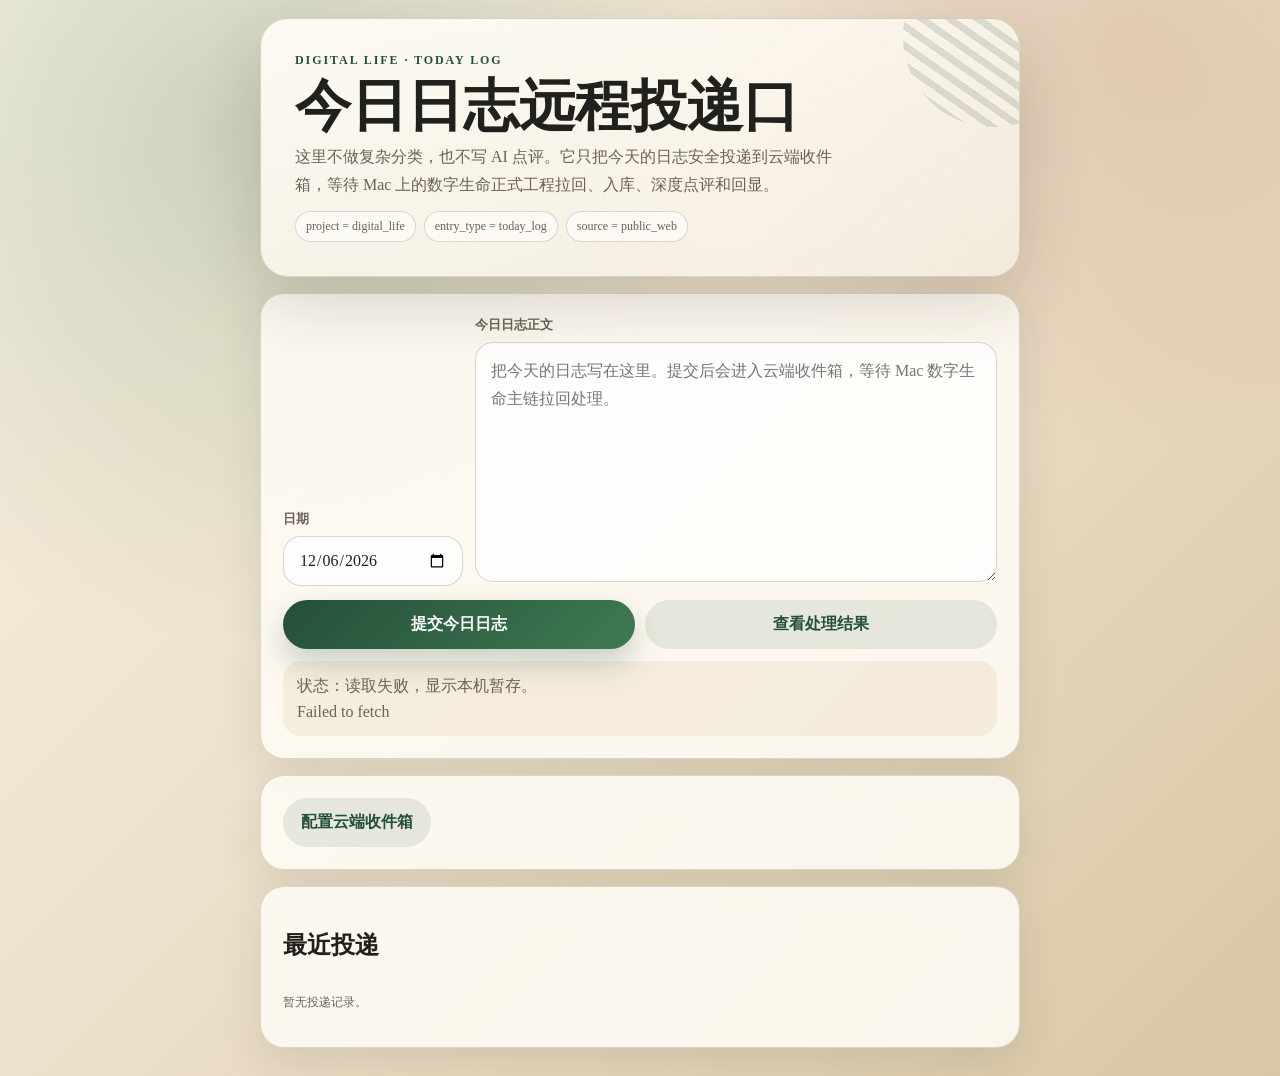
==== dl/index.html @ a32f9933 "Add clear-local-outbox action to digital life public forms" ====
<!doctype html>
<html lang="zh-CN">
<head>
  <meta charset="utf-8" />
  <meta name="viewport" content="width=device-width, initial-scale=1, viewport-fit=cover" />
  <meta name="theme-color" content="#f2efe7" />
  <title>数字生命｜公网今日日志</title>
  <link rel="manifest" href="manifest.webmanifest" />
  <script src="cloud-config.js"></script>
  <style>
    :root {
      --paper: #f7f1e5;
      --ink: #20201d;
      --muted: #6b6255;
      --line: rgba(32, 32, 29, 0.16);
      --green: #244f38;
      --green-2: #3f7a52;
      --sand: #d8c6a5;
      --clay: #a6593d;
      --white: rgba(255, 252, 245, 0.88);
      --shadow: 0 24px 70px rgba(44, 35, 20, 0.18);
    }
    * { box-sizing: border-box; }
    html, body { margin: 0; min-height: 100%; }
    body {
      font-family: "Songti SC", "STSong", "Noto Serif CJK SC", Georgia, serif;
      color: var(--ink);
      background:
        radial-gradient(circle at 18% 12%, rgba(63, 122, 82, 0.22), transparent 32rem),
        radial-gradient(circle at 88% 4%, rgba(166, 89, 61, 0.16), transparent 26rem),
        linear-gradient(135deg, #f9f2e4 0%, #ede0c9 48%, #d8c6a5 100%);
      padding: env(safe-area-inset-top) 16px 28px;
    }
    .shell { max-width: 760px; margin: 0 auto; padding-top: 18px; }
    .hero {
      border: 1px solid var(--line);
      border-radius: 28px;
      padding: 24px 22px;
      background: linear-gradient(160deg, rgba(255,252,245,0.95), rgba(247,241,229,0.74));
      box-shadow: var(--shadow);
      position: relative;
      overflow: hidden;
    }
    .hero::after {
      content: "";
      position: absolute;
      width: 180px;
      height: 180px;
      border-radius: 999px;
      right: -64px;
      top: -72px;
      background: repeating-linear-gradient(35deg, rgba(36,79,56,0.16) 0 7px, transparent 7px 16px);
      opacity: 0.9;
    }
    .eyebrow { letter-spacing: 0.16em; font-size: 12px; color: var(--green); font-weight: 700; }
    h1 { margin: 10px 0 8px; font-size: clamp(30px, 8vw, 56px); line-height: 1.02; font-weight: 800; }
    .lead { margin: 0; color: var(--muted); font-size: 16px; line-height: 1.75; max-width: 35em; }
    .card {
      margin-top: 16px;
      border: 1px solid var(--line);
      border-radius: 24px;
      padding: 18px;
      background: var(--white);
      box-shadow: 0 16px 44px rgba(44, 35, 20, 0.10);
    }
    label { display: block; color: var(--muted); font-size: 13px; margin: 0 0 8px; font-weight: 700; }
    input, textarea {
      width: 100%;
      border: 1px solid rgba(32,32,29,0.18);
      border-radius: 18px;
      background: rgba(255,255,255,0.76);
      color: var(--ink);
      font: inherit;
      padding: 14px 15px;
      outline: none;
    }
    textarea { min-height: 240px; resize: vertical; line-height: 1.75; }
    input:focus, textarea:focus { border-color: rgba(36,79,56,0.58); box-shadow: 0 0 0 4px rgba(63,122,82,0.12); }
    .grid { display: grid; gap: 14px; grid-template-columns: 1fr; }
    .row { display: grid; grid-template-columns: 1fr; gap: 12px; }
    .actions { display: grid; grid-template-columns: 1fr; gap: 10px; margin-top: 14px; }
    button {
      border: 0;
      border-radius: 999px;
      padding: 14px 18px;
      color: #fff;
      background: linear-gradient(135deg, var(--green), var(--green-2));
      font: inherit;
      font-weight: 800;
      cursor: pointer;
      box-shadow: 0 14px 30px rgba(36,79,56,0.24);
    }
    button.secondary { color: var(--green); background: rgba(36,79,56,0.10); box-shadow: none; }
    button:disabled { opacity: 0.58; cursor: wait; }
    .status {
      margin-top: 12px;
      padding: 12px 14px;
      border-radius: 18px;
      background: rgba(216,198,165,0.24);
      color: var(--muted);
      line-height: 1.6;
      white-space: pre-wrap;
    }
    .pill-row { display: flex; flex-wrap: wrap; gap: 8px; margin-top: 12px; }
    .pill { border: 1px solid var(--line); border-radius: 999px; padding: 7px 10px; color: var(--muted); background: rgba(255,255,255,0.54); font-size: 12px; }
    .entries { display: grid; gap: 12px; }
    .entry {
      border: 1px solid var(--line);
      border-radius: 20px;
      padding: 14px;
      background: rgba(255,255,255,0.62);
    }
    .entry strong { display: block; margin-bottom: 6px; }
    .entry small { color: var(--muted); display: block; margin-bottom: 8px; }
    .entry pre { white-space: pre-wrap; word-break: break-word; margin: 8px 0 0; font: 14px/1.65 "Songti SC", "STSong", serif; color: #302d28; }
    .config { display: none; }
    .config.open { display: block; }
    .fineprint { color: var(--muted); font-size: 12px; line-height: 1.65; }
    @media (min-width: 720px) {
      body { padding-left: 28px; padding-right: 28px; }
      .row { grid-template-columns: 180px 1fr; align-items: end; }
      .actions { grid-template-columns: 1fr 1fr; }
      .hero { padding: 34px; }
      .card { padding: 22px; }
    }
  </style>
</head>
<body>
  <main class="shell">
    <section class="hero">
      <div class="eyebrow">DIGITAL LIFE · TODAY LOG</div>
      <h1>今日日志远程投递口</h1>
      <p class="lead">这里不做复杂分类，也不写 AI 点评。它只把今天的日志安全投递到云端收件箱，等待 Mac 上的数字生命正式工程拉回、入库、深度点评和回显。</p>
      <div class="pill-row">
        <span class="pill">project = digital_life</span>
        <span class="pill">entry_type = today_log</span>
        <span class="pill">source = public_web</span>
      </div>
    </section>

    <form class="card" id="logForm">
      <div class="row">
        <div>
          <label for="logDate">日期</label>
          <input id="logDate" name="date" type="date" required />
        </div>
        <div>
          <label for="logText">今日日志正文</label>
          <textarea id="logText" name="text" placeholder="把今天的日志写在这里。提交后会进入云端收件箱，等待 Mac 数字生命主链拉回处理。" required></textarea>
        </div>
      </div>
      <div class="actions">
        <button id="submitBtn" type="submit">提交今日日志</button>
        <button class="secondary" id="refreshBtn" type="button">查看处理结果</button>
      </div>
      <div class="status" id="statusBox">状态：等待填写。</div>
    </form>

    <section class="card">
      <button class="secondary" id="toggleConfig" type="button">配置云端收件箱</button>
      <div class="config" id="configPanel">
        <p class="fineprint">只填 Google Apps Script Web App 的 /exec 地址和可选口令。不要在这里填 OpenAI API key。</p>
        <div class="grid">
          <div>
            <label for="cloudUrl">云端收件箱 URL</label>
            <input id="cloudUrl" placeholder="https://script.google.com/macros/s/xxxxx/exec" />
          </div>
          <div>
            <label for="cloudToken">口令，可选</label>
            <input id="cloudToken" placeholder="如果 Apps Script 设置了口令，就填这里" />
          </div>
          <button id="saveConfig" type="button">保存到本机浏览器</button>
          <button class="secondary" id="clearOutbox" type="button">清空本机暂存</button>
        </div>
      </div>
    </section>

    <section class="card">
      <h2>最近投递</h2>
      <div class="entries" id="entries"></div>
    </section>
  </main>

  <script>
    const STORE_URL = "digitalLifePublicInboxUrl";
    const STORE_TOKEN = "digitalLifePublicInboxToken";
    const STORE_LOCAL_OUTBOX = "digitalLifePublicLocalOutbox";
    const params = new URLSearchParams(location.search);
    const configuredToken = () => params.get("token") || window.DIGITAL_LIFE_PUBLIC_TOKEN || localStorage.getItem(STORE_TOKEN) || "";
    const configuredUrlCandidates = () => {
      const list = [];
      if (params.get("cloud")) list.push(String(params.get("cloud")).trim());
      if (window.DIGITAL_LIFE_PUBLIC_INBOX_URL) list.push(String(window.DIGITAL_LIFE_PUBLIC_INBOX_URL).trim());
      const savedUrl = localStorage.getItem(STORE_URL);
      if (savedUrl) list.push(String(savedUrl).trim());
      const fallbackList = window.DIGITAL_LIFE_PUBLIC_INBOX_URLS;
      if (Array.isArray(fallbackList)) {
        fallbackList.forEach((item) => {
          if (item) list.push(String(item).trim());
        });
      }
      const deduped = [];
      const seen = new Set();
      for (const item of list) {
        const next = String(item || "").trim();
        if (next && !seen.has(next)) {
          deduped.push(next);
          seen.add(next);
        }
      }
      return deduped;
    };
    const configuredUrl = () => configuredUrlCandidates()[0] || "";
    const $ = (id) => document.getElementById(id);
    const statusBox = $("statusBox");
    const entriesBox = $("entries");
    const todayLocal = () => {
      const now = new Date();
      const offset = now.getTimezoneOffset() * 60000;
      return new Date(now.getTime() - offset).toISOString().slice(0, 10);
    };
    $("logDate").value = todayLocal();
    $("cloudUrl").value = configuredUrl();
    $("cloudToken").value = configuredToken();

    function setStatus(text) { statusBox.textContent = text; }
    function escapeHtml(value) {
      return String(value || "").replace(/[&<>"]/g, (ch) => ({"&":"&amp;","<":"&lt;",">":"&gt;","\"":"&quot;"}[ch]));
    }
    function makeId() {
      return `dlp-${Date.now()}-${Math.random().toString(36).slice(2, 8)}`;
    }
    function readLocalOutbox() {
      try { return JSON.parse(localStorage.getItem(STORE_LOCAL_OUTBOX) || "[]"); } catch (_) { return []; }
    }
    function writeLocalOutbox(items) {
      localStorage.setItem(STORE_LOCAL_OUTBOX, JSON.stringify(items.slice(0, 80)));
    }
    function clearLocalOutbox() {
      localStorage.removeItem(STORE_LOCAL_OUTBOX);
      renderEntries([]);
      setStatus("状态：本机暂存已清空。");
    }
    function renderEntries(items) {
      if (!items || !items.length) {
        entriesBox.innerHTML = "<p class='fineprint'>暂无投递记录。</p>";
        return;
      }
      entriesBox.innerHTML = items.slice(0, 20).map((item) => {
        const result = item.result && (item.result.ai_response || item.result.summary || item.result.message || item.result.localReceipt || "");
        return `<article class="entry">
          <strong>${escapeHtml(item.date || "")}${item.status ? `｜${escapeHtml(statusLabel(item.status))}` : ""}</strong>
          <small>${escapeHtml(item.id || "")}｜${escapeHtml(item.updatedAt || item.createdAt || "")}</small>
          <pre>${escapeHtml(item.text || "")}</pre>
          ${result ? `<pre>${escapeHtml(String(result))}</pre>` : ""}
        </article>`;
      }).join("");
    }
    function statusLabel(status) {
      return ({ pending: "等待 Mac 拉取", processing: "Mac 已拉取处理中", done: "已入库并回写", error: "处理失败", local_only: "仅保存在本机" })[status] || status;
    }
    async function postCloud(body) {
      const urls = configuredUrlCandidates();
      if (!urls.length) throw new Error("尚未配置云端收件箱 URL");
      const token = configuredToken();
      const payload = { token, ...body };
      const parseResponse = async (response, transport) => {
        if (!response || !response.ok) {
          throw new Error(`云端收件箱${transport}请求失败 HTTP ${response ? response.status : "unknown"}`);
        }
        try {
          const data = await response.json();
          if (!data.ok) throw new Error(data.error || "云端收件箱返回失败");
          return data;
        } catch (err) {
          throw new Error(`云端收件箱${transport}返回格式异常：${err.message || err}`);
        }
      };

      let lastErr = null;
      for (const url of urls) {
        try {
          const response = await fetch(url, {
            method: "POST",
            headers: { "Content-Type": "text/plain;charset=utf-8" },
            body: JSON.stringify(payload)
          });
          const data = await parseResponse(response, "POST");
          localStorage.setItem(STORE_URL, url);
          return data;
        } catch (err) {
          lastErr = err;
          if (!body || String(body.action || "submit") !== "submit" || !body.item) continue;
          try {
            const fallbackUrl = new URL(url);
            fallbackUrl.searchParams.set("action", "submit");
            fallbackUrl.searchParams.set("item", JSON.stringify(body.item));
            if (token) fallbackUrl.searchParams.set("token", token);
            const response = await fetch(fallbackUrl.toString());
            const data = await parseResponse(response, "GET");
            localStorage.setItem(STORE_URL, url);
            return data;
          } catch (fallbackErr) {
            lastErr = fallbackErr;
          }
        }
      }
      throw lastErr || new Error("提交失败：所有云端收件箱地址均不可用。");
    }
    async function fetchCloud() {
      const urls = configuredUrlCandidates();
      if (!urls.length) throw new Error("尚未配置云端收件箱 URL");
      const token = configuredToken();
      let lastErr = null;
      for (const url of urls) {
        try {
          const requestUrl = new URL(url);
          requestUrl.searchParams.set("action", "list");
          if (token) requestUrl.searchParams.set("token", token);
          const response = await fetch(requestUrl.toString());
          if (!response.ok) throw new Error(`云端收件箱读取失败 HTTP ${response.status}`);
          const data = await response.json();
          if (!data.ok) throw new Error(data.error || "读取云端收件箱失败");
          localStorage.setItem(STORE_URL, url);
          return data;
        } catch (err) {
          lastErr = err;
        }
      }
      throw lastErr || new Error("读取失败，所有云端收件箱地址均不可用。");
    }
    async function refreshEntries() {
      try {
        if (!configuredUrl()) {
          const localItems = readLocalOutbox();
          renderEntries(localItems);
          setStatus("状态：云端 URL 未配置。当前只显示本机暂存记录。");
          return;
        }
        const data = await fetchCloud();
        const items = ((data.state && data.state.items) || []).filter((item) => item.project === "digital_life");
        renderEntries(items);
        setStatus(`状态：已读取云端收件箱，共 ${items.length} 条数字生命记录。`);
      } catch (err) {
        renderEntries(readLocalOutbox());
        setStatus(`状态：读取失败，显示本机暂存。\n${err.message || err}`);
      }
    }
    $("logForm").addEventListener("submit", async (event) => {
      event.preventDefault();
      const text = $("logText").value.trim();
      const date = $("logDate").value || todayLocal();
      if (!text) {
        setStatus("状态：请先填写日志正文。");
        return;
      }
      const item = {
        id: makeId(),
        project: "digital_life",
        entry_type: "today_log",
        source: "public_web",
        date,
        title: `公网今日日志｜${date}`,
        text,
        status: configuredUrl() ? "pending" : "local_only",
        createdAt: new Date().toISOString(),
        updatedAt: new Date().toISOString()
      };
      $("submitBtn").disabled = true;
      try {
        if (!configuredUrl()) {
          const localItems = [item, ...readLocalOutbox()];
          writeLocalOutbox(localItems);
          renderEntries(localItems);
          setStatus("状态：尚未配置云端收件箱，本条只保存在当前手机浏览器。配置 URL 后再正式投递。");
        } else {
          await postCloud({ action: "submit", item });
          $("logText").value = "";
          setStatus("状态：已提交到云端收件箱，等待 Mac 数字生命主链拉取。");
          await refreshEntries();
        }
      } catch (err) {
        const localItems = [item, ...readLocalOutbox()];
        writeLocalOutbox(localItems);
        renderEntries(localItems);
        setStatus(`状态：云端提交失败，本条已本机暂存。\n${err.message || err}`);
      } finally {
        $("submitBtn").disabled = false;
      }
    });
    $("refreshBtn").addEventListener("click", refreshEntries);
    $("toggleConfig").addEventListener("click", () => $("configPanel").classList.toggle("open"));
    $("saveConfig").addEventListener("click", () => {
      localStorage.setItem(STORE_URL, $("cloudUrl").value.trim());
      localStorage.setItem(STORE_TOKEN, $("cloudToken").value.trim());
      setStatus("状态：配置已保存在当前浏览器。注意：不要把 OpenAI API key 填在这里。");
      refreshEntries();
    });
    $("clearOutbox").addEventListener("click", clearLocalOutbox);
    if ("serviceWorker" in navigator) {
      navigator.serviceWorker.register("sw.js").catch(() => {});
    }
    refreshEntries();
  </script>
</body>
</html>
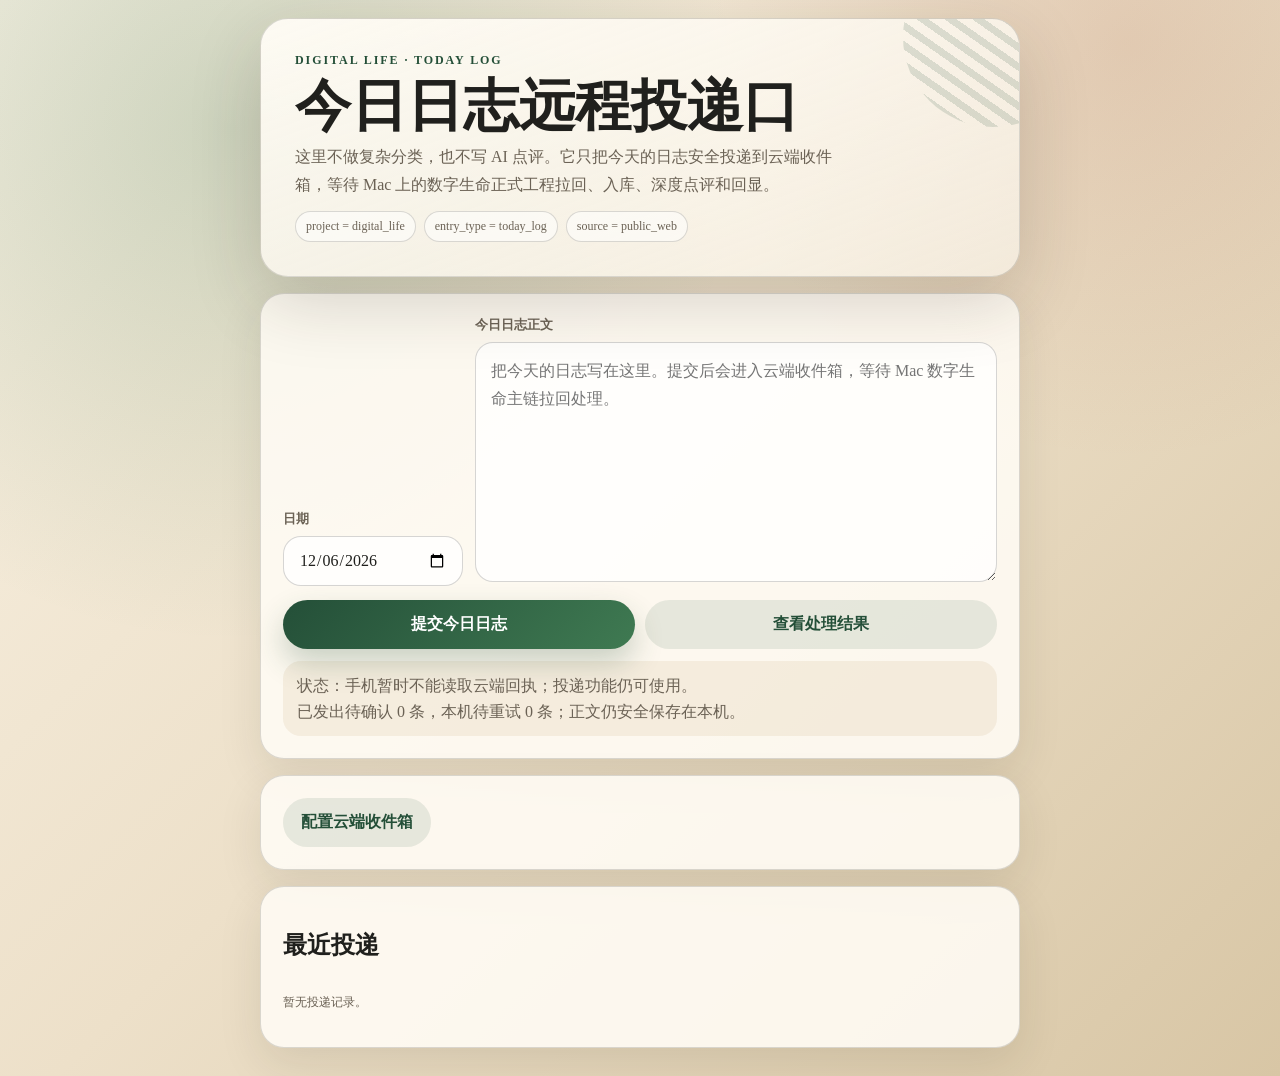
==== commit e8833f17: "Make mobile public inbox retry CORS-blocked submissions" ====
--- a/dl/index.html
+++ b/dl/index.html
@@ -6,7 +6,7 @@
   <meta name="theme-color" content="#f2efe7" />
   <title>数字生命｜公网今日日志</title>
   <link rel="manifest" href="manifest.webmanifest" />
-  <script src="cloud-config.js"></script>
+  <script src="cloud-config.js?v=20260807-mobile-retry"></script>
   <style>
     :root {
       --paper: #f7f1e5;
@@ -170,6 +170,7 @@
             <input id="cloudToken" placeholder="如果 Apps Script 设置了口令，就填这里" />
           </div>
           <button id="saveConfig" type="button">保存到本机浏览器</button>
+          <button class="secondary" id="retryOutbox" type="button">重试发送本机暂存</button>
           <button class="secondary" id="clearOutbox" type="button">清空本机暂存</button>
         </div>
       </div>
@@ -187,6 +188,18 @@
     const STORE_LOCAL_OUTBOX = "digitalLifePublicLocalOutbox";
     const params = new URLSearchParams(location.search);
     const configuredToken = () => params.get("token") || window.DIGITAL_LIFE_PUBLIC_TOKEN || localStorage.getItem(STORE_TOKEN) || "";
+    function sanitizeCloudUrl(raw) {
+      try {
+        const url = new URL(String(raw || "").trim());
+        if (url.protocol !== "https:" && url.protocol !== "http:") return "";
+        if (!/\/macros\/s\//.test(url.pathname)) return "";
+        url.search = "";
+        url.hash = "";
+        return url.toString().replace(/\/$/, "");
+      } catch (_) {
+        return "";
+      }
+    }
     const configuredUrlCandidates = () => {
       const list = [];
       if (params.get("cloud")) list.push(String(params.get("cloud")).trim());
@@ -202,7 +215,7 @@
       const deduped = [];
       const seen = new Set();
       for (const item of list) {
-        const next = String(item || "").trim();
+        const next = sanitizeCloudUrl(item);
         if (next && !seen.has(next)) {
           deduped.push(next);
           seen.add(next);
@@ -236,6 +249,16 @@
     function writeLocalOutbox(items) {
       localStorage.setItem(STORE_LOCAL_OUTBOX, JSON.stringify(items.slice(0, 80)));
     }
+    function upsertLocalItem(item) {
+      const items = readLocalOutbox().filter((entry) => entry.id !== item.id);
+      writeLocalOutbox([item, ...items]);
+      return [item, ...items];
+    }
+    function removeLocalItem(id) {
+      const items = readLocalOutbox().filter((entry) => entry.id !== id);
+      writeLocalOutbox(items);
+      return items;
+    }
     function clearLocalOutbox() {
       localStorage.removeItem(STORE_LOCAL_OUTBOX);
       renderEntries([]);
@@ -257,52 +280,72 @@
       }).join("");
     }
     function statusLabel(status) {
-      return ({ pending: "等待 Mac 拉取", processing: "Mac 已拉取处理中", done: "已入库并回写", error: "处理失败", local_only: "仅保存在本机" })[status] || status;
+      return ({
+        pending: "本机暂存·准备补发",
+        pending_unverified: "已发出·等待云端确认",
+        processing: "Mac 已拉取处理中",
+        done: "已入库并回写",
+        error: "处理失败",
+        local_only: "本机暂存·等待补发",
+        local_retry: "本机暂存·等待重试"
+      })[status] || status;
+    }
+    async function fetchWithTimeout(url, options = {}, timeoutMs = 7000) {
+      const controller = new AbortController();
+      const timer = setTimeout(() => controller.abort(), timeoutMs);
+      try {
+        return await fetch(url, { ...options, signal: controller.signal });
+      } finally {
+        clearTimeout(timer);
+      }
     }
     async function postCloud(body) {
       const urls = configuredUrlCandidates();
       if (!urls.length) throw new Error("尚未配置云端收件箱 URL");
       const token = configuredToken();
       const payload = { token, ...body };
-      const parseResponse = async (response, transport) => {
-        if (!response || !response.ok) {
-          throw new Error(`云端收件箱${transport}请求失败 HTTP ${response ? response.status : "unknown"}`);
-        }
-        try {
-          const data = await response.json();
-          if (!data.ok) throw new Error(data.error || "云端收件箱返回失败");
-          return data;
-        } catch (err) {
-          throw new Error(`云端收件箱${transport}返回格式异常：${err.message || err}`);
-        }
-      };
-
+      const payloadText = JSON.stringify(payload);
       let lastErr = null;
       for (const url of urls) {
         try {
-          const response = await fetch(url, {
+          let queued = false;
+          if (navigator.sendBeacon) {
+            queued = navigator.sendBeacon(url, payloadText) || queued;
+          }
+          fetch(url, {
             method: "POST",
+            mode: "no-cors",
             headers: { "Content-Type": "text/plain;charset=utf-8" },
-            body: JSON.stringify(payload)
-          });
-          const data = await parseResponse(response, "POST");
+            body: payloadText,
+            cache: "no-store",
+            keepalive: true
+          }).catch(() => {});
+          queued = true;
+
+          // A hidden image request is not subject to CORS response-reading rules.
+          // It also gives short and medium-sized logs a second, independently
+          // reliable path through Apps Script's existing doGet submit action.
+          if (body && String(body.action || "submit") === "submit" && body.item) {
+            const submitUrl = new URL(url);
+            submitUrl.searchParams.set("action", "submit");
+            submitUrl.searchParams.set("item", JSON.stringify(body.item));
+            if (token) submitUrl.searchParams.set("token", token);
+            if (submitUrl.toString().length <= 60000) {
+              const signalImage = document.createElement("img");
+              signalImage.alt = "";
+              signalImage.setAttribute("aria-hidden", "true");
+              signalImage.style.cssText = "position:absolute;width:1px;height:1px;opacity:0;pointer-events:none";
+              signalImage.src = submitUrl.toString();
+              document.body.appendChild(signalImage);
+              setTimeout(() => signalImage.remove(), 60000);
+              queued = true;
+            }
+          }
+          if (!queued) throw new Error("浏览器没有接受投递请求");
           localStorage.setItem(STORE_URL, url);
-          return data;
+          return { ok: true, transport: "queued", unverified: true };
         } catch (err) {
           lastErr = err;
-          if (!body || String(body.action || "submit") !== "submit" || !body.item) continue;
-          try {
-            const fallbackUrl = new URL(url);
-            fallbackUrl.searchParams.set("action", "submit");
-            fallbackUrl.searchParams.set("item", JSON.stringify(body.item));
-            if (token) fallbackUrl.searchParams.set("token", token);
-            const response = await fetch(fallbackUrl.toString());
-            const data = await parseResponse(response, "GET");
-            localStorage.setItem(STORE_URL, url);
-            return data;
-          } catch (fallbackErr) {
-            lastErr = fallbackErr;
-          }
         }
       }
       throw lastErr || new Error("提交失败：所有云端收件箱地址均不可用。");
@@ -317,7 +360,7 @@
           const requestUrl = new URL(url);
           requestUrl.searchParams.set("action", "list");
           if (token) requestUrl.searchParams.set("token", token);
-          const response = await fetch(requestUrl.toString());
+          const response = await fetchWithTimeout(requestUrl.toString(), { cache: "no-store" }, 7000);
           if (!response.ok) throw new Error(`云端收件箱读取失败 HTTP ${response.status}`);
           const data = await response.json();
           if (!data.ok) throw new Error(data.error || "读取云端收件箱失败");
@@ -329,6 +372,39 @@
       }
       throw lastErr || new Error("读取失败，所有云端收件箱地址均不可用。");
     }
+    async function flushLocalOutbox({ silent = false } = {}) {
+      const items = readLocalOutbox();
+      const retryable = new Set(["pending", "pending_unverified", "local_only", "local_retry"]);
+      let sent = 0;
+      let failed = 0;
+      if (!configuredUrl() || !items.some((item) => retryable.has(item.status))) {
+        return { sent, failed };
+      }
+      const nextItems = [];
+      for (const item of items) {
+        if (!retryable.has(item.status)) {
+          nextItems.push(item);
+          continue;
+        }
+        try {
+          const normalized = { ...item, status: "pending", updatedAt: new Date().toISOString() };
+          const result = await postCloud({ action: "submit", item: normalized });
+          sent += 1;
+          if (result.unverified) {
+            nextItems.push({ ...normalized, status: "pending_unverified", updatedAt: new Date().toISOString() });
+          }
+        } catch (_) {
+          failed += 1;
+          nextItems.push({ ...item, status: "local_retry", updatedAt: new Date().toISOString() });
+        }
+      }
+      writeLocalOutbox(nextItems);
+      renderEntries(nextItems);
+      if (!silent) {
+        setStatus(`状态：补发完成。已发出 ${sent} 条，仍在本机等待重试 ${failed} 条。`);
+      }
+      return { sent, failed };
+    }
     async function refreshEntries() {
       try {
         if (!configuredUrl()) {
@@ -339,11 +415,16 @@
         }
         const data = await fetchCloud();
         const items = ((data.state && data.state.items) || []).filter((item) => item.project === "digital_life");
+        const cloudIds = new Set(items.map((item) => item.id));
+        writeLocalOutbox(readLocalOutbox().filter((item) => !cloudIds.has(item.id)));
         renderEntries(items);
         setStatus(`状态：已读取云端收件箱，共 ${items.length} 条数字生命记录。`);
       } catch (err) {
-        renderEntries(readLocalOutbox());
-        setStatus(`状态：读取失败，显示本机暂存。\n${err.message || err}`);
+        const localItems = readLocalOutbox();
+        const waiting = localItems.filter((item) => item.status === "pending_unverified").length;
+        const retrying = localItems.filter((item) => ["pending", "local_only", "local_retry"].includes(item.status)).length;
+        renderEntries(localItems);
+        setStatus(`状态：手机暂时不能读取云端回执；投递功能仍可使用。\n已发出待确认 ${waiting} 条，本机待重试 ${retrying} 条；正文仍安全保存在本机。`);
       }
     }
     $("logForm").addEventListener("submit", async (event) => {
@@ -369,21 +450,26 @@
       $("submitBtn").disabled = true;
       try {
         if (!configuredUrl()) {
-          const localItems = [item, ...readLocalOutbox()];
-          writeLocalOutbox(localItems);
+          const localItems = upsertLocalItem(item);
           renderEntries(localItems);
           setStatus("状态：尚未配置云端收件箱，本条只保存在当前手机浏览器。配置 URL 后再正式投递。");
         } else {
-          await postCloud({ action: "submit", item });
+          const result = await postCloud({ action: "submit", item });
           $("logText").value = "";
-          setStatus("状态：已提交到云端收件箱，等待 Mac 数字生命主链拉取。");
-          await refreshEntries();
+          if (result.unverified) {
+            const localItems = upsertLocalItem({ ...item, status: "pending_unverified", updatedAt: new Date().toISOString() });
+            renderEntries(localItems);
+            setStatus("状态：投递请求已经发出。手机暂时读不到云端回执，因此本机保留一份副本，等待下一次同步确认。");
+          } else {
+            removeLocalItem(item.id);
+            setStatus("状态：已提交到云端收件箱，等待 Mac 数字生命主链拉取。");
+            await refreshEntries();
+          }
         }
       } catch (err) {
-        const localItems = [item, ...readLocalOutbox()];
-        writeLocalOutbox(localItems);
+        const localItems = upsertLocalItem({ ...item, status: "local_retry", updatedAt: new Date().toISOString() });
         renderEntries(localItems);
-        setStatus(`状态：云端提交失败，本条已本机暂存。\n${err.message || err}`);
+        setStatus(`状态：当前网络没有发出投递，本条已安全暂存在手机，并会自动重试。\n${err.message || err}`);
       } finally {
         $("submitBtn").disabled = false;
       }
@@ -391,16 +477,26 @@
     $("refreshBtn").addEventListener("click", refreshEntries);
     $("toggleConfig").addEventListener("click", () => $("configPanel").classList.toggle("open"));
     $("saveConfig").addEventListener("click", () => {
-      localStorage.setItem(STORE_URL, $("cloudUrl").value.trim());
+      localStorage.setItem(STORE_URL, sanitizeCloudUrl($("cloudUrl").value.trim()));
       localStorage.setItem(STORE_TOKEN, $("cloudToken").value.trim());
       setStatus("状态：配置已保存在当前浏览器。注意：不要把 OpenAI API key 填在这里。");
-      refreshEntries();
+      flushLocalOutbox({ silent: true }).then(refreshEntries);
+    });
+    $("retryOutbox").addEventListener("click", async () => {
+      $("retryOutbox").disabled = true;
+      try {
+        await flushLocalOutbox();
+        await refreshEntries();
+      } finally {
+        $("retryOutbox").disabled = false;
+      }
     });
     $("clearOutbox").addEventListener("click", clearLocalOutbox);
     if ("serviceWorker" in navigator) {
       navigator.serviceWorker.register("sw.js").catch(() => {});
     }
-    refreshEntries();
+    window.addEventListener("online", () => flushLocalOutbox({ silent: true }).then(refreshEntries));
+    flushLocalOutbox({ silent: true }).then(refreshEntries);
   </script>
 </body>
 </html>
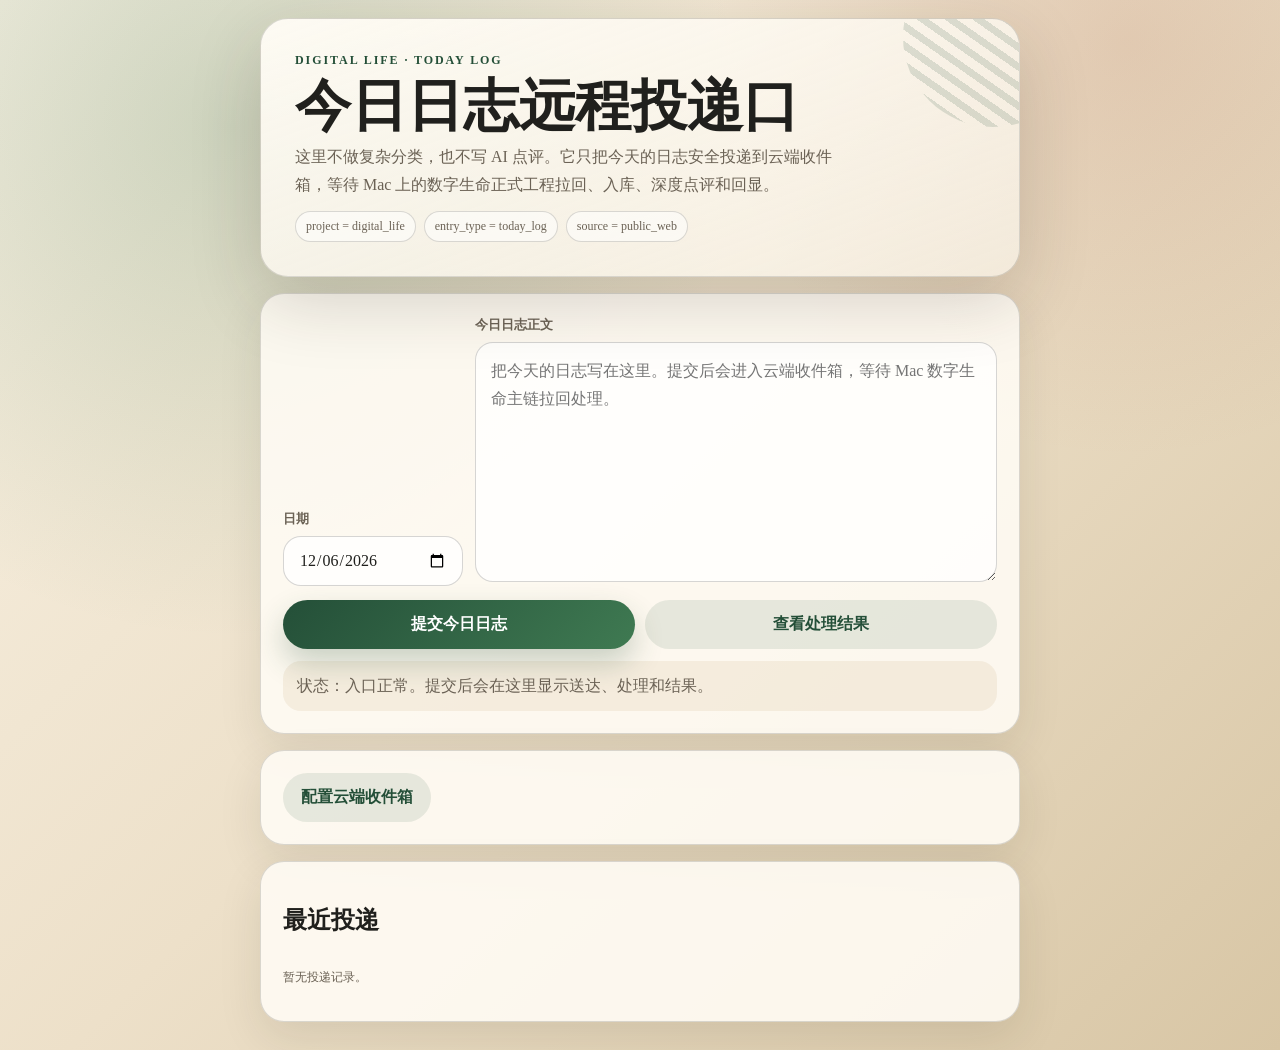
==== commit 29f9a3fc: "Show mobile journal processing status" ====
--- a/dl/index.html
+++ b/dl/index.html
@@ -6,7 +6,7 @@
   <meta name="theme-color" content="#f2efe7" />
   <title>数字生命｜公网今日日志</title>
   <link rel="manifest" href="manifest.webmanifest" />
-  <script src="cloud-config.js?v=20260807-mobile-retry"></script>
+  <script src="cloud-config.js?v=20260808-status-window"></script>
   <style>
     :root {
       --paper: #f7f1e5;
@@ -113,6 +113,21 @@
     .entry strong { display: block; margin-bottom: 6px; }
     .entry small { color: var(--muted); display: block; margin-bottom: 8px; }
     .entry pre { white-space: pre-wrap; word-break: break-word; margin: 8px 0 0; font: 14px/1.65 "Songti SC", "STSong", serif; color: #302d28; }
+    .entry-progress { display: grid; grid-template-columns: repeat(3, 1fr); gap: 6px; margin: 12px 0; }
+    .entry-progress span { min-height: 52px; display: grid; place-items: center; align-content: center; gap: 3px; border: 1px solid var(--line); border-radius: 14px; color: var(--muted); background: rgba(255,255,255,0.54); font: 700 11px/1.25 system-ui, sans-serif; text-align: center; }
+    .entry-progress b { display: block; font-size: 13px; }
+    .entry-progress .done { color: var(--green); border-color: rgba(36,79,56,0.34); background: rgba(63,122,82,0.12); }
+    .entry-progress .active { color: #72511f; border-color: rgba(166,112,35,0.38); background: rgba(216,198,165,0.30); }
+    .entry-progress .problem { color: var(--clay); border-color: rgba(166,89,61,0.38); background: rgba(166,89,61,0.09); }
+    .receipt-message { margin: 10px 0 0; color: var(--muted); font: 13px/1.65 system-ui, sans-serif; }
+    .result-reader, .source-reader { margin-top: 12px; border: 1px solid rgba(36,79,56,0.24); border-radius: 16px; background: rgba(63,122,82,0.08); overflow: hidden; }
+    .result-reader summary, .source-reader summary { padding: 12px 14px; color: var(--green); cursor: pointer; font: 800 13px/1.4 system-ui, sans-serif; }
+    .result-body { padding: 0 14px 14px; border-top: 1px solid rgba(36,79,56,0.16); }
+    .result-body h3 { margin: 14px 0 8px; font-size: 17px; }
+    .result-body pre { margin-top: 0; font-size: 15px; line-height: 1.8; }
+    .result-body small { margin-top: 10px; }
+    .source-reader { border-color: var(--line); background: rgba(255,255,255,0.38); }
+    .source-reader summary { color: var(--muted); font-weight: 700; }
     .config { display: none; }
     .config.open { display: block; }
     .fineprint { color: var(--muted); font-size: 12px; line-height: 1.65; }
@@ -188,11 +203,14 @@
     const STORE_LOCAL_OUTBOX = "digitalLifePublicLocalOutbox";
     const params = new URLSearchParams(location.search);
     const configuredToken = () => params.get("token") || window.DIGITAL_LIFE_PUBLIC_TOKEN || localStorage.getItem(STORE_TOKEN) || "";
+    function isVerifiedRelayUrl(url) {
+      return url.hostname === "yu-digital-life.huangyu4026.chatgpt.site" && url.pathname === "/api/public-inbox";
+    }
     function sanitizeCloudUrl(raw) {
       try {
         const url = new URL(String(raw || "").trim());
         if (url.protocol !== "https:" && url.protocol !== "http:") return "";
-        if (!/\/macros\/s\//.test(url.pathname)) return "";
+        if (!isVerifiedRelayUrl(url) && !/\/macros\/s\//.test(url.pathname)) return "";
         url.search = "";
         url.hash = "";
         return url.toString().replace(/\/$/, "");
@@ -241,7 +259,10 @@
       return String(value || "").replace(/[&<>"]/g, (ch) => ({"&":"&amp;","<":"&lt;",">":"&gt;","\"":"&quot;"}[ch]));
     }
     function makeId() {
-      return `dlp-${Date.now()}-${Math.random().toString(36).slice(2, 8)}`;
+      const randomPart = window.crypto && typeof window.crypto.randomUUID === "function"
+        ? window.crypto.randomUUID()
+        : `${Math.random().toString(36).slice(2)}-${Math.random().toString(36).slice(2)}`;
+      return `dlp-${Date.now()}-${randomPart}`;
     }
     function readLocalOutbox() {
       try { return JSON.parse(localStorage.getItem(STORE_LOCAL_OUTBOX) || "[]"); } catch (_) { return []; }
@@ -254,11 +275,6 @@
       writeLocalOutbox([item, ...items]);
       return [item, ...items];
     }
-    function removeLocalItem(id) {
-      const items = readLocalOutbox().filter((entry) => entry.id !== id);
-      writeLocalOutbox(items);
-      return items;
-    }
     function clearLocalOutbox() {
       localStorage.removeItem(STORE_LOCAL_OUTBOX);
       renderEntries([]);
@@ -270,21 +286,46 @@
         return;
       }
       entriesBox.innerHTML = items.slice(0, 20).map((item) => {
-        const result = item.result && (item.result.ai_response || item.result.summary || item.result.message || item.result.localReceipt || "");
+        const result = item.resultText || (item.result && (item.result.ai_response || item.result.summary || item.result.message || item.result.localReceipt || ""));
+        const progress = progressForStatus(item.status);
+        const updatedAt = item.resultUpdatedAt || item.updatedAt || item.createdAt || "";
         return `<article class="entry">
           <strong>${escapeHtml(item.date || "")}${item.status ? `｜${escapeHtml(statusLabel(item.status))}` : ""}</strong>
-          <small>${escapeHtml(item.id || "")}｜${escapeHtml(item.updatedAt || item.createdAt || "")}</small>
-          <pre>${escapeHtml(item.text || "")}</pre>
-          ${result ? `<pre>${escapeHtml(String(result))}</pre>` : ""}
+          <small>${escapeHtml(item.id || "")}｜更新 ${escapeHtml(updatedAt)}</small>
+          <div class="entry-progress" role="list" aria-label="处理进度">
+            <span class="${progress.received ? "done" : progress.problem ? "problem" : "active"}" role="listitem"><b>${progress.received ? "✓" : "1"}</b>${progress.received ? "云端已收到" : "等待送达"}</span>
+            <span class="${progress.processed ? "done" : progress.processing ? "active" : progress.problem ? "problem" : ""}" role="listitem"><b>${progress.processed ? "✓" : progress.processing ? "…" : "2"}</b>${progress.processed ? "本地已处理" : progress.processing ? "本地处理中" : "等待处理"}</span>
+            <span class="${progress.resultReady ? "done" : progress.problem ? "problem" : ""}" role="listitem"><b>${progress.resultReady ? "✓" : progress.problem ? "!" : "3"}</b>${progress.resultReady ? "结果已返回" : progress.problem ? "处理待重试" : "等待结果"}</span>
+          </div>
+          ${item.message ? `<p class="receipt-message">${escapeHtml(item.message)}</p>` : ""}
+          ${result ? `<details class="result-reader" open><summary>处理结果已经返回 · 点此阅读</summary><div class="result-body"><h3>${escapeHtml(item.resultTitle || "每日日志处理结果")}</h3><pre>${escapeHtml(String(result))}</pre>${item.resultUpdatedAt ? `<small>回传时间：${escapeHtml(item.resultUpdatedAt)}</small>` : ""}</div></details>` : ""}
+          <details class="source-reader"><summary>查看本条原文</summary><div class="result-body"><pre>${escapeHtml(item.text || "")}</pre></div></details>
         </article>`;
       }).join("");
+    }
+    function progressForStatus(status) {
+      const received = new Set(["forwarding", "pending_local_pull", "saved_waiting_route", "saved_route_retry", "processing", "done", "result_ready", "result_error"]);
+      const processing = new Set(["processing", "done"]);
+      return {
+        received: received.has(status),
+        processing: processing.has(status),
+        processed: status === "result_ready",
+        resultReady: status === "result_ready",
+        problem: ["error", "result_error", "local_retry"].includes(status)
+      };
     }
     function statusLabel(status) {
       return ({
         pending: "本机暂存·准备补发",
         pending_unverified: "已发出·等待云端确认",
+        forwarding: "云端已收到·正在转交",
+        pending_local_pull: "云端已收到·等待 Mac 拉取",
+        saved_waiting_route: "公网已安全保存",
+        saved_route_retry: "公网已保存·等待转交重试",
         processing: "Mac 已拉取处理中",
-        done: "已入库并回写",
+        done: "Mac 已接收·等待结果回传",
+        result_ready: "处理完成·结果已返回",
+        result_error: "处理未完成·等待重试",
         error: "处理失败",
         local_only: "本机暂存·等待补发",
         local_retry: "本机暂存·等待重试"
@@ -308,6 +349,21 @@
       let lastErr = null;
       for (const url of urls) {
         try {
+          const parsedUrl = new URL(url);
+          if (isVerifiedRelayUrl(parsedUrl)) {
+            const response = await fetchWithTimeout(url, {
+              method: "POST",
+              headers: { "Content-Type": "application/json" },
+              body: JSON.stringify({ item: body.item }),
+              cache: "no-store"
+            }, 15000);
+            const data = await response.json();
+            if (!response.ok || !data.ok || !data.accepted) {
+              throw new Error(data.error || `公网中继投递失败 HTTP ${response.status}`);
+            }
+            localStorage.setItem(STORE_URL, url);
+            return { ...data, transport: "verified", unverified: !data.forwarded };
+          }
           let queued = false;
           if (navigator.sendBeacon) {
             queued = navigator.sendBeacon(url, payloadText) || queued;
@@ -365,12 +421,38 @@
           const data = await response.json();
           if (!data.ok) throw new Error(data.error || "读取云端收件箱失败");
           localStorage.setItem(STORE_URL, url);
+          if (data.readable === false) return data;
           return data;
         } catch (err) {
           lastErr = err;
         }
       }
       throw lastErr || new Error("读取失败，所有云端收件箱地址均不可用。");
+    }
+    async function fetchPublicStatuses(localItems) {
+      const relay = configuredUrlCandidates().map((value) => new URL(value)).find(isVerifiedRelayUrl);
+      if (!relay) return null;
+      const ids = localItems.map((item) => item.id).filter((id) => /^dlp-[A-Za-z0-9._:-]{8,180}$/.test(String(id || ""))).slice(0, 20);
+      if (!ids.length) return { ok: true, entries: [] };
+      const statusUrl = new URL("/api/public-status", relay.origin);
+      const response = await fetchWithTimeout(statusUrl.toString(), {
+        method: "POST",
+        headers: { "Content-Type": "application/json" },
+        body: JSON.stringify({ ids }),
+        cache: "no-store"
+      }, 9000);
+      const data = await response.json();
+      if (!response.ok || !data.ok) throw new Error(data.error || `状态读取失败 HTTP ${response.status}`);
+      return data;
+    }
+    function statusSummary(items) {
+      const latest = items[0];
+      if (!latest) return "状态：入口正常。提交后会在这里显示送达、处理和结果。";
+      if (latest.status === "result_ready") return "状态：最新一条已经处理完成，结果已返回手机，可在下方直接阅读。";
+      if (["processing", "done"].includes(latest.status)) return "状态：最新一条已被 Mac 收到，正在处理或等待结果回传。页面每 30 秒自动更新。";
+      if (["forwarding", "pending_local_pull", "saved_waiting_route", "saved_route_retry"].includes(latest.status)) return "状态：最新一条已安全送达云端，正在等待 Mac 拉取处理。页面每 30 秒自动更新。";
+      if (["error", "result_error", "local_retry"].includes(latest.status)) return "状态：最新一条当前需要重试；原文仍保存在手机或公网收件库。";
+      return "状态：最新一条正在等待云端确认。页面每 30 秒自动更新。";
     }
     async function flushLocalOutbox({ silent = false } = {}) {
       const items = readLocalOutbox();
@@ -413,7 +495,22 @@
           setStatus("状态：云端 URL 未配置。当前只显示本机暂存记录。");
           return;
         }
+        const localItems = readLocalOutbox();
+        const publicStatuses = await fetchPublicStatuses(localItems);
+        if (publicStatuses) {
+          const remoteById = new Map((publicStatuses.entries || []).map((entry) => [entry.id, entry]));
+          const merged = localItems.map((item) => remoteById.has(item.id) ? { ...item, ...remoteById.get(item.id) } : item);
+          writeLocalOutbox(merged);
+          renderEntries(merged);
+          setStatus(statusSummary(merged));
+          return;
+        }
         const data = await fetchCloud();
+        if (data.readable === false) {
+          renderEntries(readLocalOutbox());
+          setStatus("状态：公网投递通道正常。本入口采用只写保护，不在手机端读取日志正文。");
+          return;
+        }
         const items = ((data.state && data.state.items) || []).filter((item) => item.project === "digital_life");
         const cloudIds = new Set(items.map((item) => item.id));
         writeLocalOutbox(readLocalOutbox().filter((item) => !cloudIds.has(item.id)));
@@ -461,8 +558,15 @@
             renderEntries(localItems);
             setStatus("状态：投递请求已经发出。手机暂时读不到云端回执，因此本机保留一份副本，等待下一次同步确认。");
           } else {
-            removeLocalItem(item.id);
-            setStatus("状态：已提交到云端收件箱，等待 Mac 数字生命主链拉取。");
+            const receipt = result.item || {};
+            const localItems = upsertLocalItem({
+              ...item,
+              status: receipt.status || "pending_local_pull",
+              message: receipt.message || "已进入数字生命云收件箱，等待家中 Mac 本地主链拉取。",
+              updatedAt: new Date().toISOString()
+            });
+            renderEntries(localItems);
+            setStatus("状态：云端已经收到。下方会持续显示处理进度，完成后直接显示结果。");
             await refreshEntries();
           }
         }
@@ -496,6 +600,9 @@
       navigator.serviceWorker.register("sw.js").catch(() => {});
     }
     window.addEventListener("online", () => flushLocalOutbox({ silent: true }).then(refreshEntries));
+    window.setInterval(() => {
+      if (document.visibilityState === "visible") refreshEntries();
+    }, 30000);
     flushLocalOutbox({ silent: true }).then(refreshEntries);
   </script>
 </body>
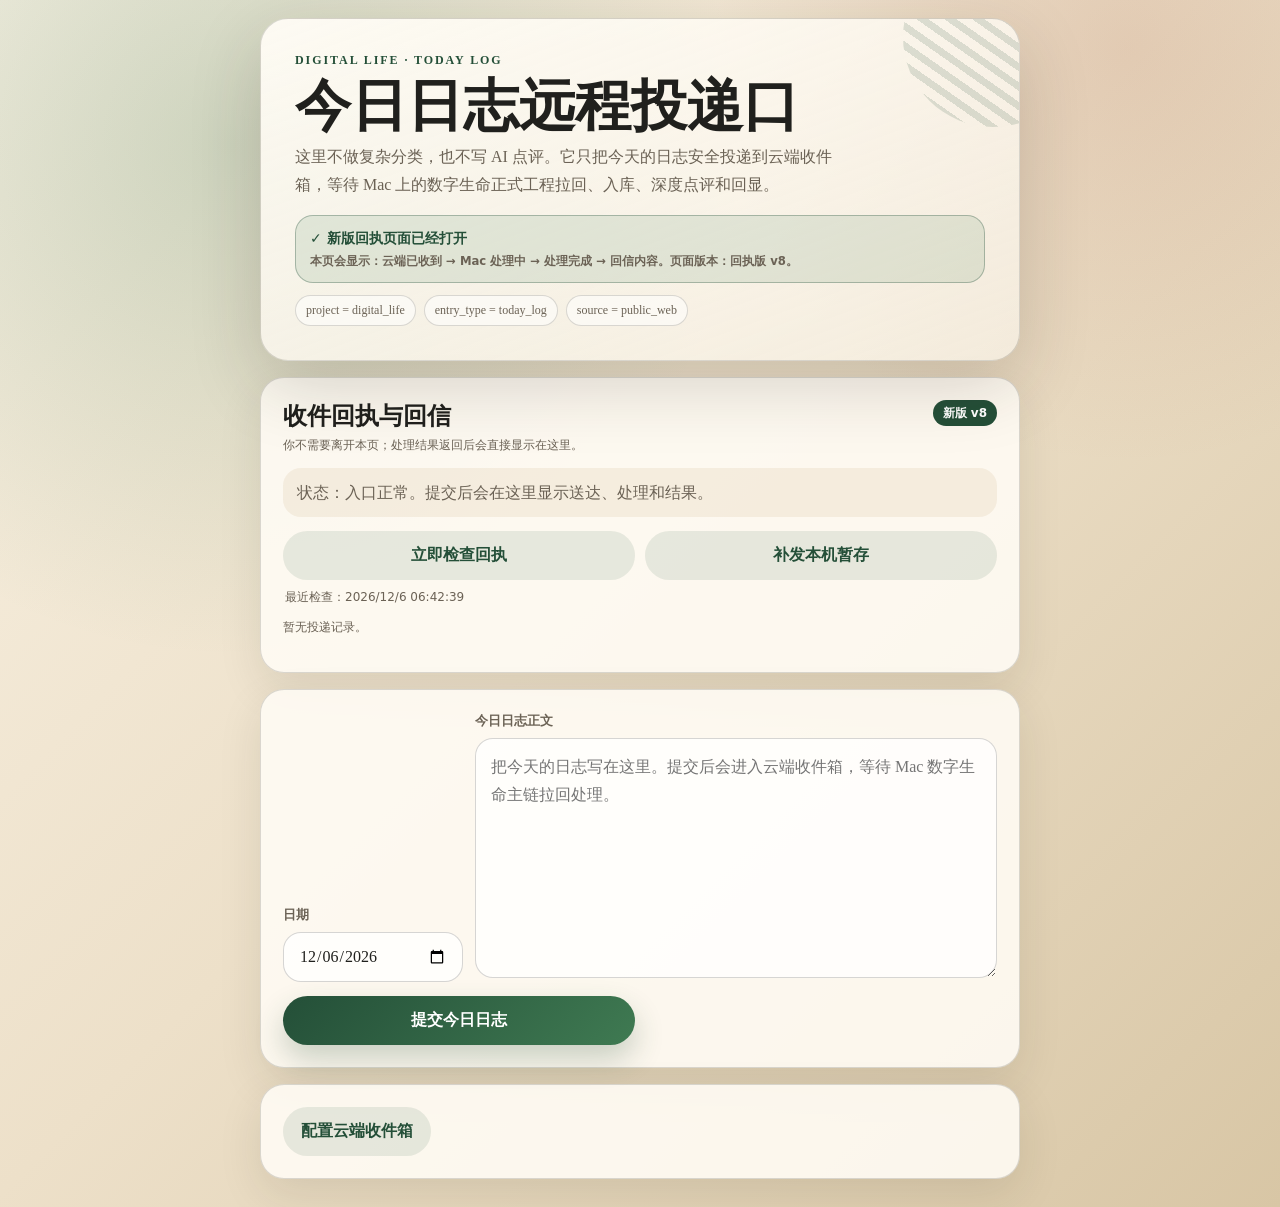
==== commit 15890112: "Add cache-proof mobile receipt page" ====
--- a/dl/index.html
+++ b/dl/index.html
@@ -6,7 +6,7 @@
   <meta name="theme-color" content="#f2efe7" />
   <title>数字生命｜公网今日日志</title>
   <link rel="manifest" href="manifest.webmanifest" />
-  <script src="cloud-config.js?v=20260808-status-window"></script>
+  <script src="cloud-config.js?v=20260808-receipt-v8"></script>
   <style>
     :root {
       --paper: #f7f1e5;
@@ -55,6 +55,18 @@
     .eyebrow { letter-spacing: 0.16em; font-size: 12px; color: var(--green); font-weight: 700; }
     h1 { margin: 10px 0 8px; font-size: clamp(30px, 8vw, 56px); line-height: 1.02; font-weight: 800; }
     .lead { margin: 0; color: var(--muted); font-size: 16px; line-height: 1.75; max-width: 35em; }
+    .release-banner {
+      position: relative;
+      z-index: 1;
+      margin-top: 16px;
+      border: 1px solid rgba(36,79,56,0.32);
+      border-radius: 18px;
+      padding: 12px 14px;
+      color: var(--green);
+      background: rgba(63,122,82,0.12);
+      font: 800 14px/1.55 system-ui, sans-serif;
+    }
+    .release-banner small { display: block; margin-top: 2px; color: var(--muted); font-weight: 600; }
     .card {
       margin-top: 16px;
       border: 1px solid var(--line);
@@ -131,6 +143,11 @@
     .config { display: none; }
     .config.open { display: block; }
     .fineprint { color: var(--muted); font-size: 12px; line-height: 1.65; }
+    .receipt-heading { display: flex; align-items: flex-start; justify-content: space-between; gap: 12px; }
+    .receipt-heading h2 { margin: 0 0 4px; }
+    .receipt-heading p { margin: 0; }
+    .version-mark { flex: 0 0 auto; border-radius: 999px; padding: 7px 10px; color: #fff; background: var(--green); font: 800 12px/1 system-ui, sans-serif; }
+    .receipt-updated { margin: 8px 2px 0; color: var(--muted); font: 12px/1.5 system-ui, sans-serif; }
     @media (min-width: 720px) {
       body { padding-left: 28px; padding-right: 28px; }
       .row { grid-template-columns: 180px 1fr; align-items: end; }
@@ -146,11 +163,31 @@
       <div class="eyebrow">DIGITAL LIFE · TODAY LOG</div>
       <h1>今日日志远程投递口</h1>
       <p class="lead">这里不做复杂分类，也不写 AI 点评。它只把今天的日志安全投递到云端收件箱，等待 Mac 上的数字生命正式工程拉回、入库、深度点评和回显。</p>
+      <div class="release-banner">✓ 新版回执页面已经打开
+        <small>本页会显示：云端已收到 → Mac 处理中 → 处理完成 → 回信内容。页面版本：回执版 v8。</small>
+      </div>
       <div class="pill-row">
         <span class="pill">project = digital_life</span>
         <span class="pill">entry_type = today_log</span>
         <span class="pill">source = public_web</span>
       </div>
+    </section>
+
+    <section class="card" id="receiptPanel">
+      <div class="receipt-heading">
+        <div>
+          <h2>收件回执与回信</h2>
+          <p class="fineprint">你不需要离开本页；处理结果返回后会直接显示在这里。</p>
+        </div>
+        <span class="version-mark">新版 v8</span>
+      </div>
+      <div class="status" id="statusBox">状态：正在检查手机暂存和云端回执……</div>
+      <div class="actions">
+        <button class="secondary" id="refreshBtn" type="button">立即检查回执</button>
+        <button class="secondary" id="retryOutboxTop" type="button">补发本机暂存</button>
+      </div>
+      <p class="receipt-updated" id="receiptUpdatedAt">尚未完成第一次检查。</p>
+      <div class="entries" id="entries"></div>
     </section>
 
     <form class="card" id="logForm">
@@ -166,9 +203,7 @@
       </div>
       <div class="actions">
         <button id="submitBtn" type="submit">提交今日日志</button>
-        <button class="secondary" id="refreshBtn" type="button">查看处理结果</button>
       </div>
-      <div class="status" id="statusBox">状态：等待填写。</div>
     </form>
 
     <section class="card">
@@ -191,13 +226,11 @@
       </div>
     </section>
 
-    <section class="card">
-      <h2>最近投递</h2>
-      <div class="entries" id="entries"></div>
-    </section>
   </main>
 
   <script>
+    const BUILD_ID = "20260808-receipt-v8";
+    const STORE_BUILD = "digitalLifePublicBuild";
     const STORE_URL = "digitalLifePublicInboxUrl";
     const STORE_TOKEN = "digitalLifePublicInboxToken";
     const STORE_LOCAL_OUTBOX = "digitalLifePublicLocalOutbox";
@@ -254,7 +287,11 @@
     $("cloudUrl").value = configuredUrl();
     $("cloudToken").value = configuredToken();
 
-    function setStatus(text) { statusBox.textContent = text; }
+    function setStatus(text) {
+      statusBox.textContent = text;
+      const updated = $("receiptUpdatedAt");
+      if (updated) updated.textContent = `最近检查：${new Date().toLocaleString("zh-CN", { hour12: false })}`;
+    }
     function escapeHtml(value) {
       return String(value || "").replace(/[&<>"]/g, (ch) => ({"&":"&amp;","<":"&lt;",">":"&gt;","\"":"&quot;"}[ch]));
     }
@@ -474,6 +511,14 @@
           sent += 1;
           if (result.unverified) {
             nextItems.push({ ...normalized, status: "pending_unverified", updatedAt: new Date().toISOString() });
+          } else {
+            const receipt = result.item || {};
+            nextItems.push({
+              ...normalized,
+              status: receipt.status || "pending_local_pull",
+              message: receipt.message || "已进入数字生命云收件箱，等待家中 Mac 本地主链拉取。",
+              updatedAt: new Date().toISOString()
+            });
           }
         } catch (_) {
           failed += 1;
@@ -544,13 +589,14 @@
         createdAt: new Date().toISOString(),
         updatedAt: new Date().toISOString()
       };
+      const firstLocalItems = upsertLocalItem(item);
+      renderEntries(firstLocalItems);
       $("submitBtn").disabled = true;
       try {
         if (!configuredUrl()) {
-          const localItems = upsertLocalItem(item);
-          renderEntries(localItems);
           setStatus("状态：尚未配置云端收件箱，本条只保存在当前手机浏览器。配置 URL 后再正式投递。");
         } else {
+          setStatus("状态：原文已先保存在手机，正在向云端投递……");
           const result = await postCloud({ action: "submit", item });
           $("logText").value = "";
           if (result.unverified) {
@@ -586,18 +632,29 @@
       setStatus("状态：配置已保存在当前浏览器。注意：不要把 OpenAI API key 填在这里。");
       flushLocalOutbox({ silent: true }).then(refreshEntries);
     });
-    $("retryOutbox").addEventListener("click", async () => {
-      $("retryOutbox").disabled = true;
+    async function retryOutboxNow() {
+      const buttons = [$("retryOutbox"), $("retryOutboxTop")].filter(Boolean);
+      buttons.forEach((button) => { button.disabled = true; });
       try {
         await flushLocalOutbox();
         await refreshEntries();
       } finally {
-        $("retryOutbox").disabled = false;
-      }
-    });
+        buttons.forEach((button) => { button.disabled = false; });
+      }
+    }
+    $("retryOutbox").addEventListener("click", retryOutboxNow);
+    $("retryOutboxTop").addEventListener("click", retryOutboxNow);
     $("clearOutbox").addEventListener("click", clearLocalOutbox);
+    if (localStorage.getItem(STORE_BUILD) !== BUILD_ID) {
+      localStorage.setItem(STORE_BUILD, BUILD_ID);
+      if ("caches" in window) {
+        caches.keys().then((keys) => Promise.all(keys
+          .filter((key) => key.startsWith("digital-life-public-") && key !== "digital-life-public-v8-receipt")
+          .map((key) => caches.delete(key)))).catch(() => {});
+      }
+    }
     if ("serviceWorker" in navigator) {
-      navigator.serviceWorker.register("sw.js").catch(() => {});
+      navigator.serviceWorker.register("sw.js?v=20260808-receipt-v8").then((registration) => registration.update()).catch(() => {});
     }
     window.addEventListener("online", () => flushLocalOutbox({ silent: true }).then(refreshEntries));
     window.setInterval(() => {
